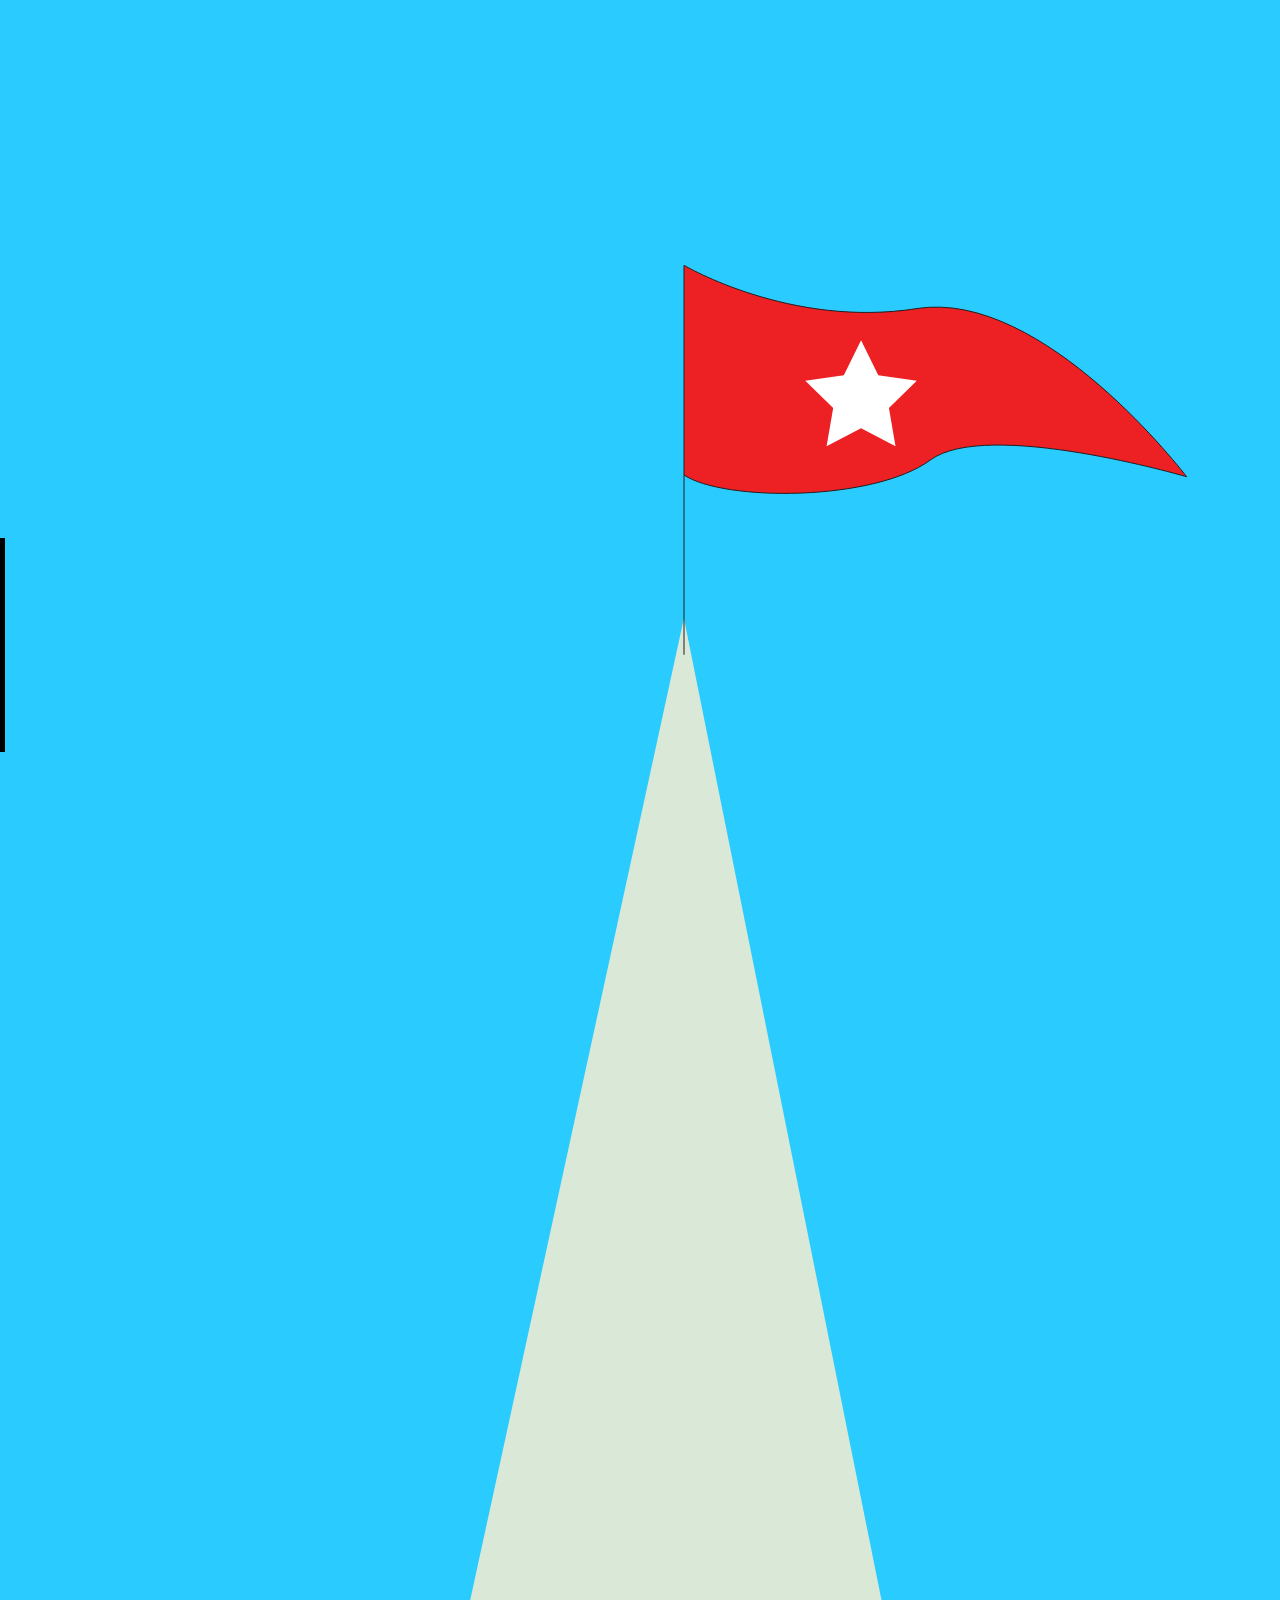
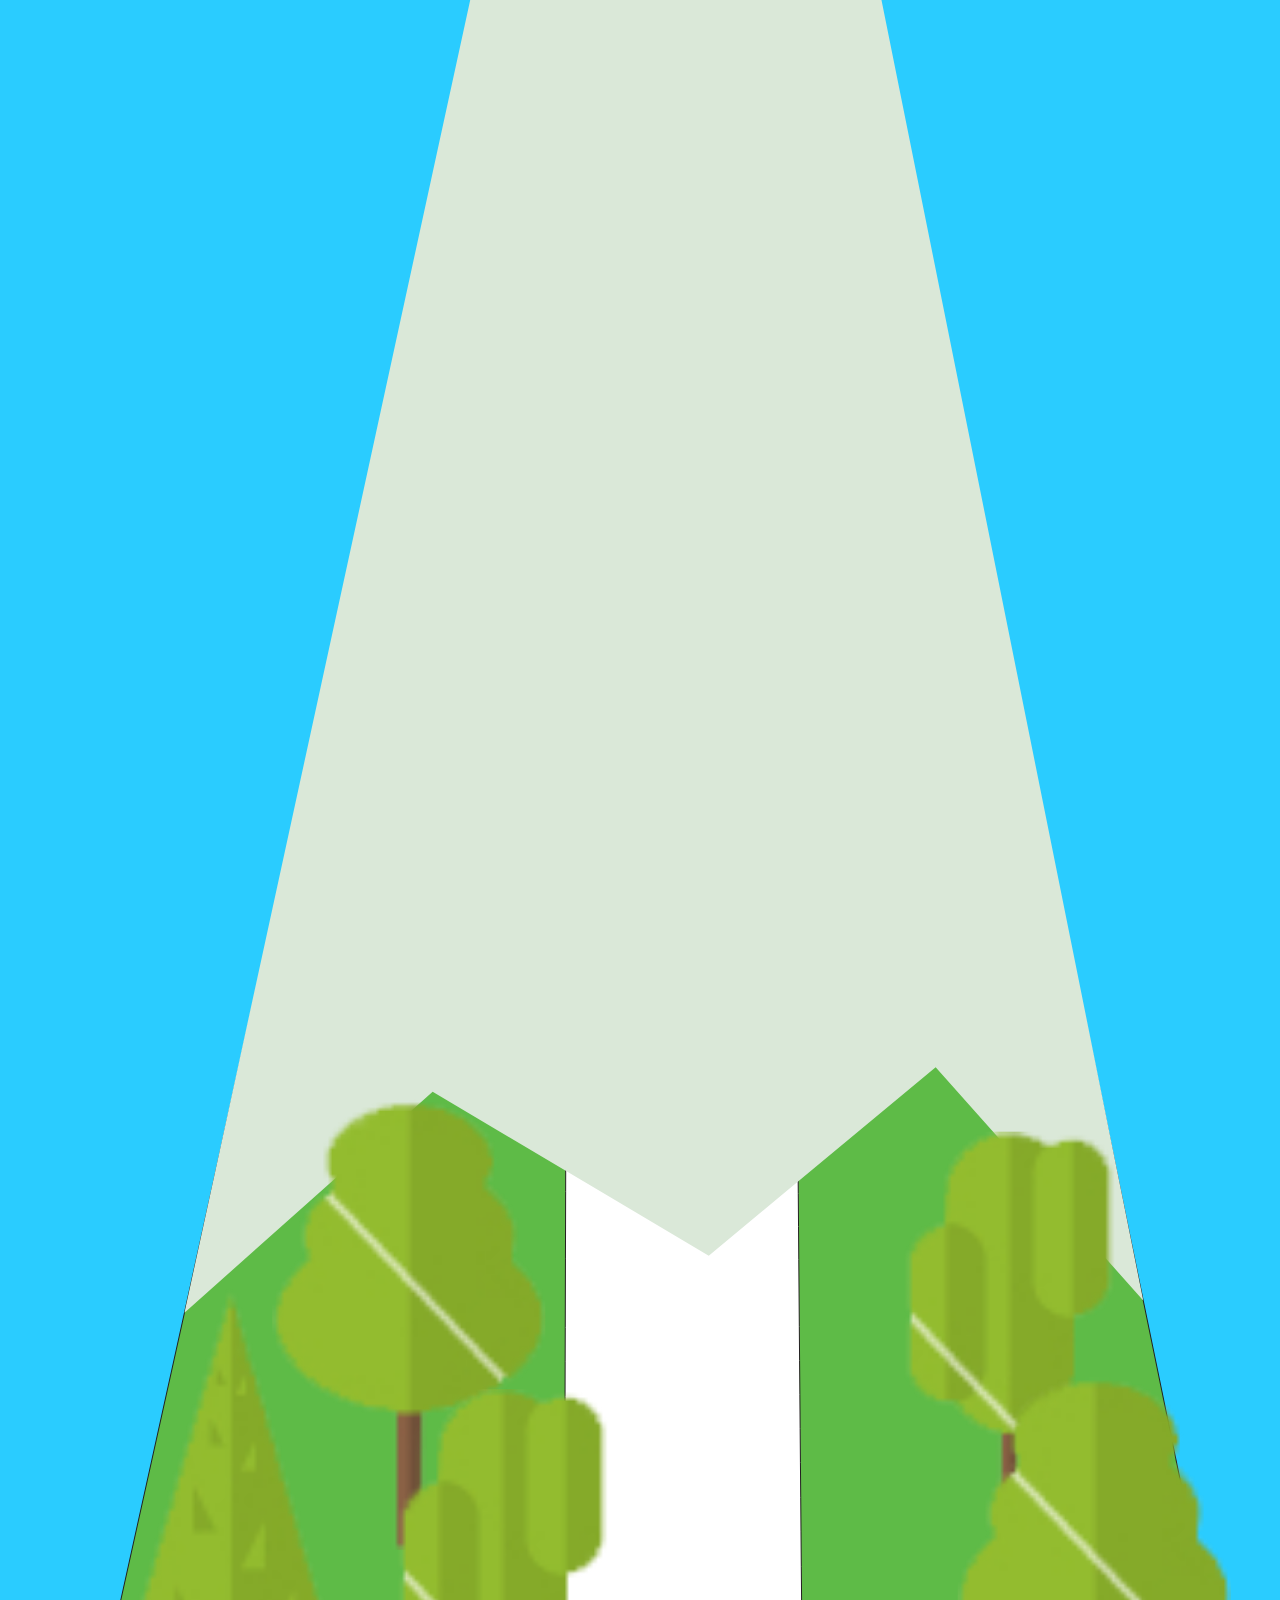
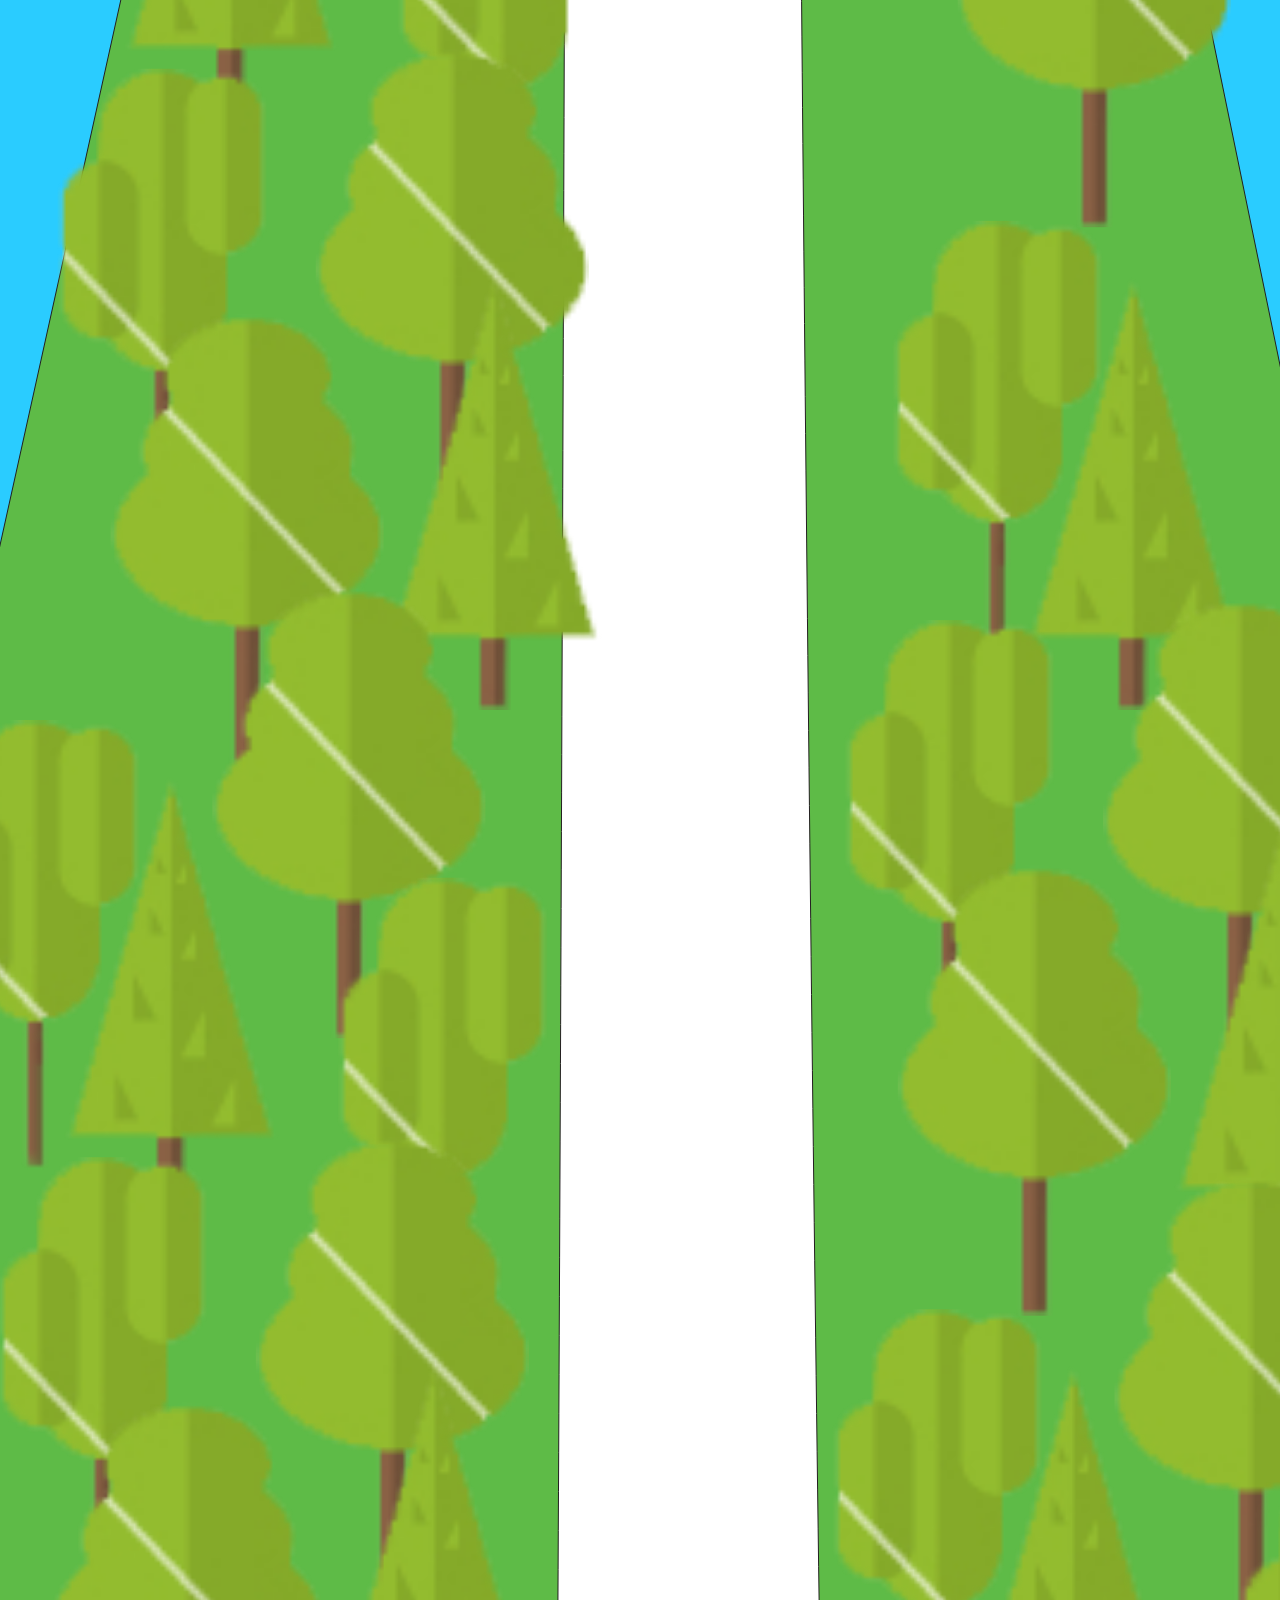
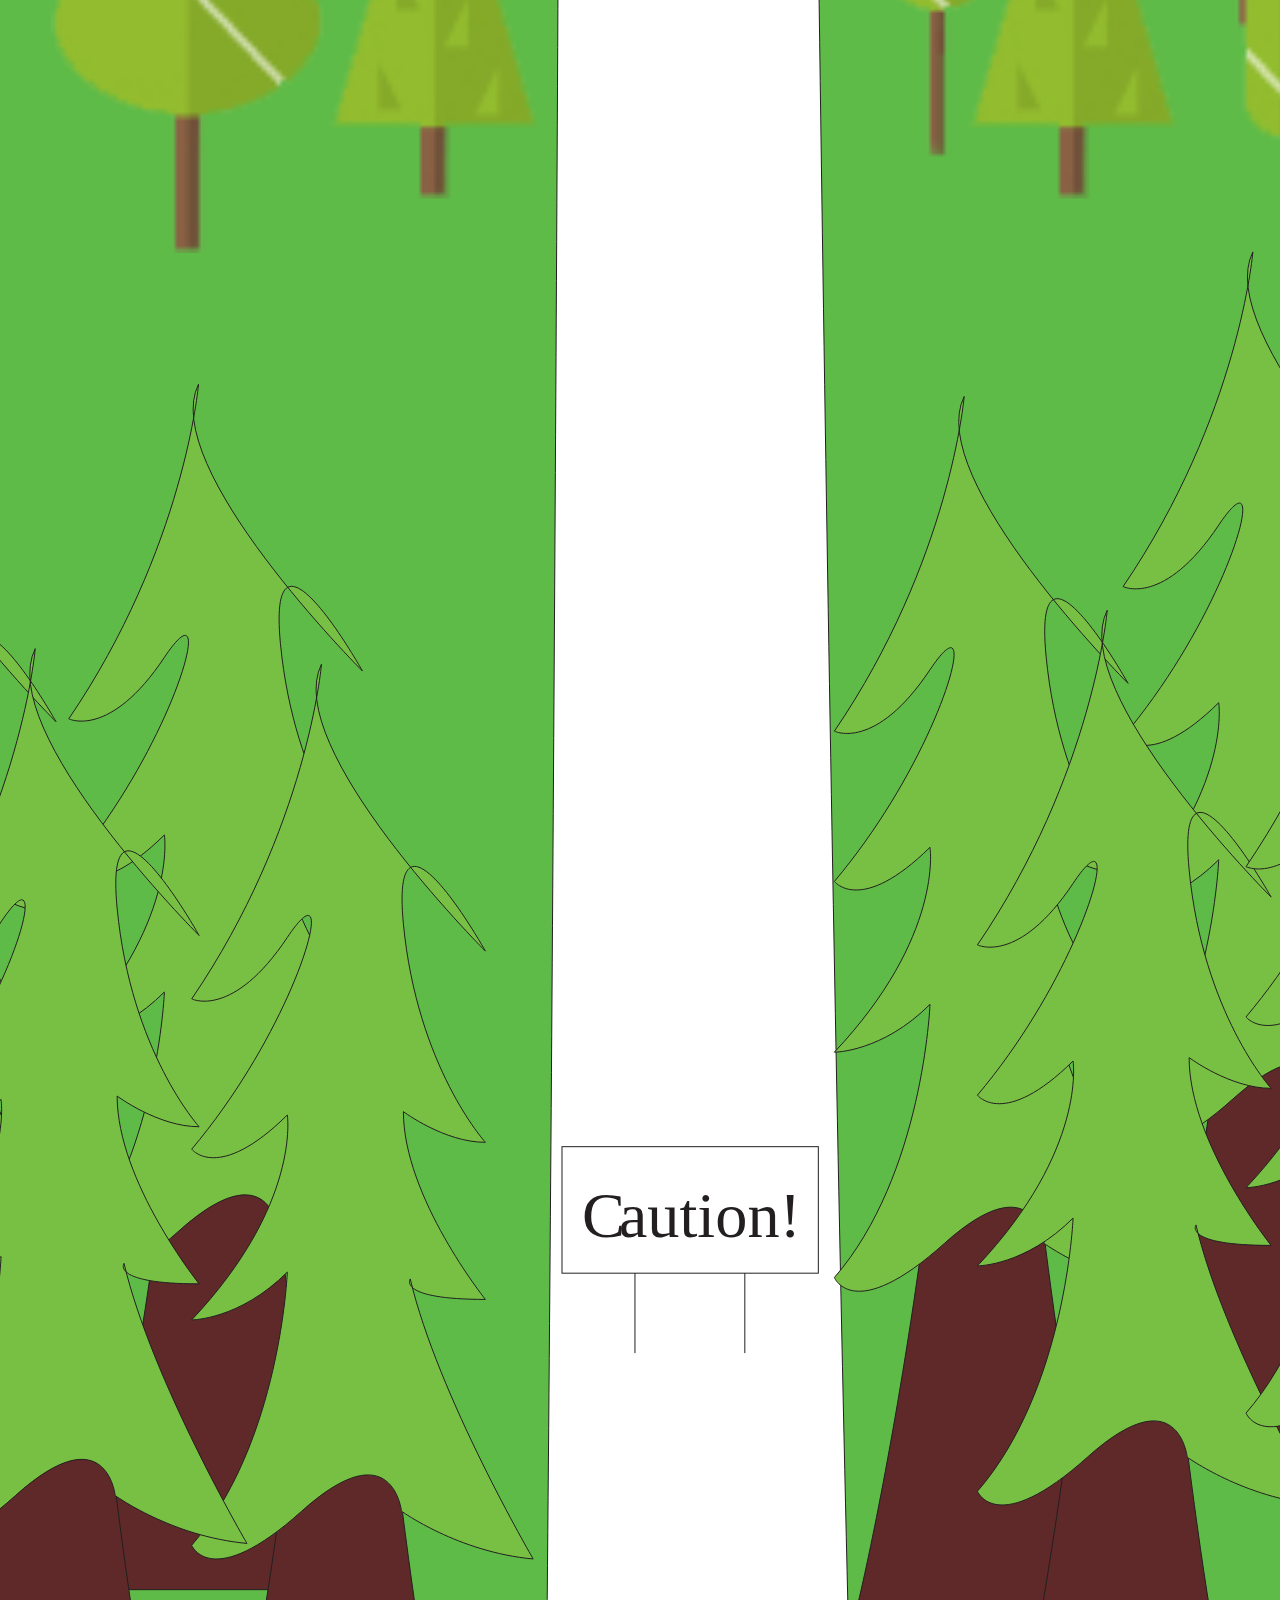
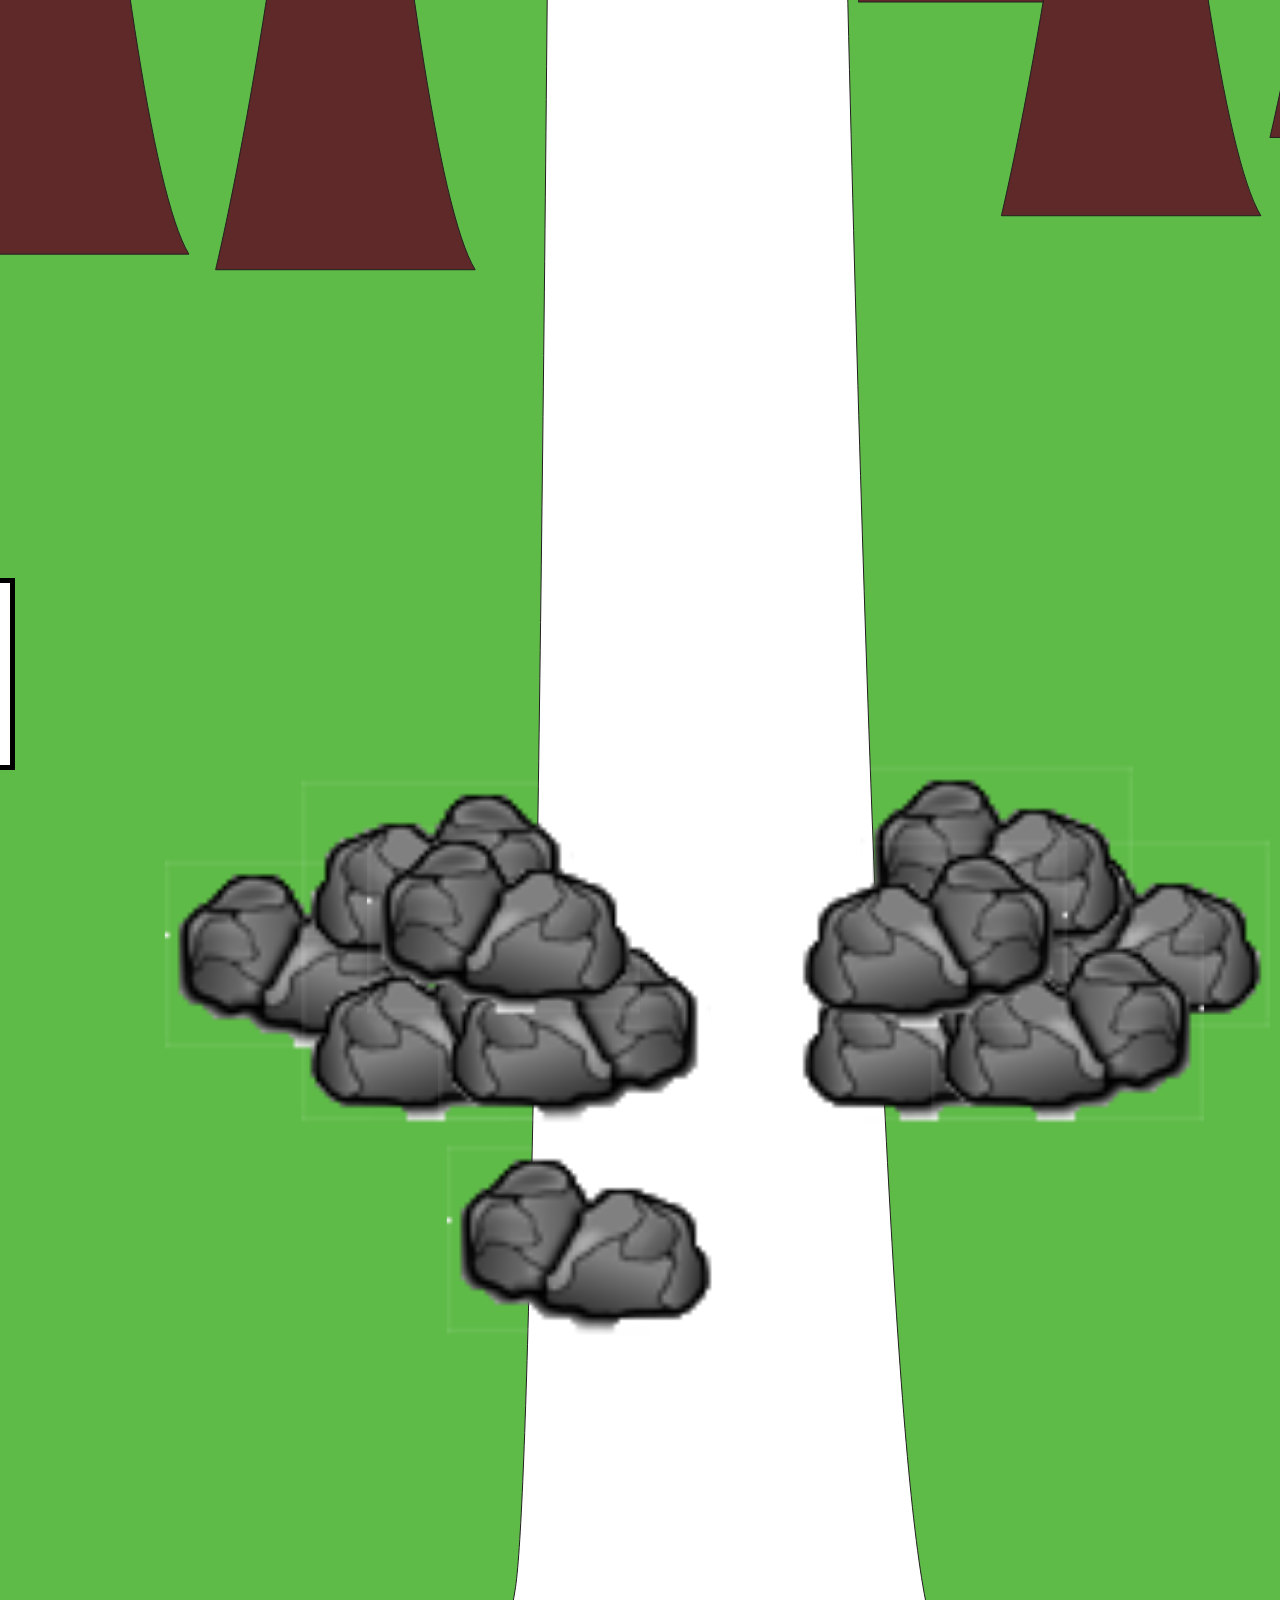
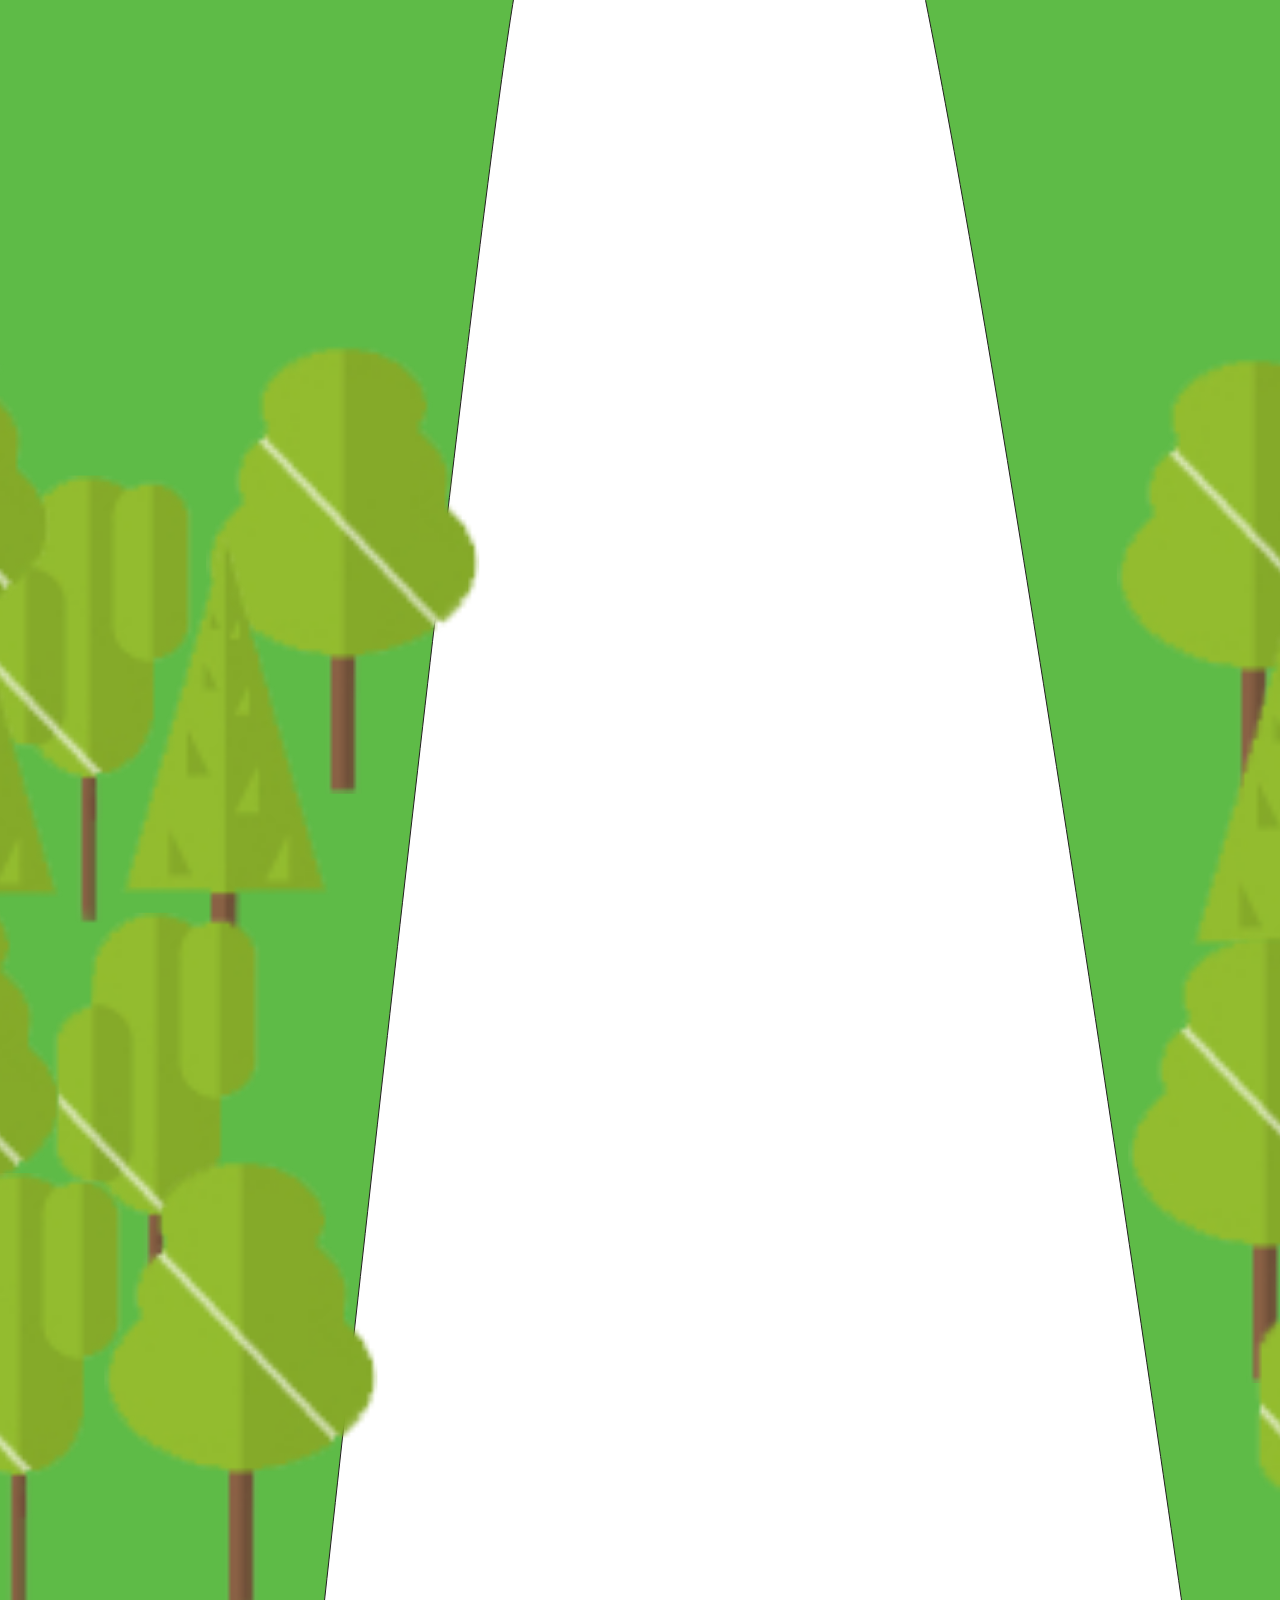
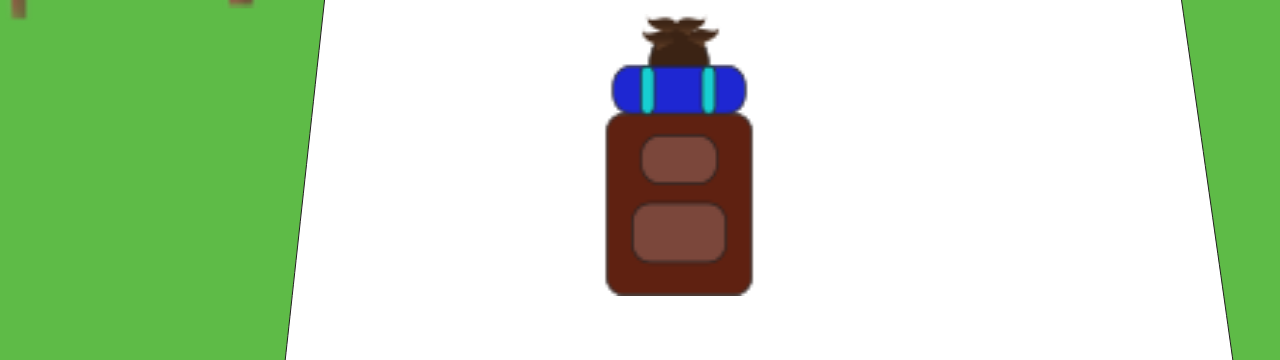
==== index.html @ 5eb2f3d2 "update1" ====
<!DOCTYPE html>
<html>
<head>
  <meta charset="utf-8">
  <meta name="viewport" content="width=device-width">
  <title>Hike to Success - Spencer Bi's Long Scrolling</title>
  <script src="https://ajax.googleapis.com/ajax/libs/jquery/1.7.1/jquery.min.js"></script>
  <title>Long Scrolling - Spencer Bi</title>
  <script language="javascript" type="text/javascript" src="js/longscroll.js"></script>
  <link href="https://fonts.googleapis.com/css?family=Vollkorn" rel="stylesheet">
  <meta name="description" content="Spencer Bi">
  <meta name="author" content="Spencer Bi">
  <link rel="stylesheet" href="css/longscroll.css"/>
</head>

<body>
  <div id="container">
    <figure id="hiker">
      <img src="img/hiker.png" alt="hiker" height="282px" width="161px"/>
    </figure>
    <div class="doit">
      <h2>Just Do It!</h2>
      <p>There is only two options: you do it or don't.</p>
    </div>
    <div class="dedication">
      <h2>Dedication</h2>
      <p>You have made your choice. Now, put your heart into it.</p>
    </div>
    <div class="risk">
      <h2>Take Risks</h2>
      <p>Fortunes favor the bold. If risks are not taken,</br>achievements can never be gained.</p>
    </div>
    <div class="will">
      <h2>Willpower</h2>
      <p>No matter what lies ahead, never hold back</br>and give it your all.</p>
    </div>
    <div class="stop">
      <h2>Why Stop Now?</h2>
      <p>You made it this far. It would be a waste if</br>you quit now. So don't!</p>
    </div>
    <div class="push">
      <h2>The Final Push</h2>
      <p>The end of the road is in sight. It's right there</br>for you. Now take it.</p>
    </div>
    <div class="triumph">
      <h2>Triumph</h2>
      <p>You are there! Now look back and remember how this</br>was possible. Remember it forever.</p>
    </div>
  </div>
</body>

</html>
---- css/longscroll.css ----
@charset "UTF-8";
/* CSS Document */

body {
  background: url("../img/mountain.svg") no-repeat center top #2accff;
  background-size: 2100px 10000px;
  margin: auto;
}

@media screen and (max-width: 1024px) { /* Specific to this particular image */
  img.bg {
    left: 50%;
    margin-left: -512px;   /* 50% */
  }
}

#hiker {
  position: fixed;
  bottom: 0px;
  z-index: 7;
  margin-left: 210px;
  margin-bottom: 0px;
}

figure {
    display: block;
}

.box{
  position: absolute;
  animation: box 0.7s 1;
  animation-fill-mode: forwards;
  animation-play-state: paused;
  left:-500px;
  top:1675px;
  z-index: 7;
}

@keyframes box {
  100%{left:500px}
}

/*start the wrapper*/
#container {
  width:500px;
  margin:0 auto;
  height:9960px;
  position: center;
}

.doit {
  background-color: #ffffff;
  position: absolute;
  animation: box 0.7s 1;
  animation-fill-mode: forwards;
  animation-play-state: paused;
  top: 9200px;
  border: 5px solid black;
  left: -500px;
  margin: 1cm;
  padding: 1cm;
}

@keyframes doit {
  100%{left:100px}
}

.dedication {
  background-color: #ffffff;
  position: absolute;
  animation: box 0.7s 1;
  animation-fill-mode: forwards;
  animation-play-state: paused;
  top: 6940px;
  border: 5px solid black;
  left: -500px;
  margin-left: -500px;
  margin: 1cm;
  padding: 1cm;
}

@keyframes dedication {
  100%{left:1500px}
}

.risk {
  background-color: #ffffff;
  position: absolute;
  animation: box 0.7s 1;
  animation-fill-mode: forwards;
  animation-play-state: paused;
  top: 5500px;
  border: 5px solid black;
  left: -500px;
  margin-left: -500px;
  margin: 1cm;
  padding: 1cm;
}

@keyframes risk {
  100%{left:100px}
}

.will {
  background-color: #ffffff;
  position: absolute;
  animation: box 0.7s 1;
  animation-fill-mode: forwards;
  animation-play-state: paused;
  top: 4300px;
  border: 5px solid black;
  left: -500px;
  margin-left: -500px;
  margin: 1cm;
  padding: 1cm;
}

@keyframes will {
  100%{left:1500px}
}

.stop {
  background-color: #ffffff;
  position: absolute;
  animation: box 0.7s 1;
  animation-fill-mode: forwards;
  animation-play-state: paused;
  top: 3000px;
  border: 5px solid black;
  left: -500px;
  margin-left: -500px;
  margin: 1cm;
  padding: 1cm;
}

@keyframes stop {
  100%{left:100px}
}

.push {
  background-color: #ffffff;
  position: absolute;
  animation: box 0.7s 1;
  animation-fill-mode: forwards;
  animation-play-state: paused;
  top: 1500px;
  border: 5px solid black;
  left: -500px;
  margin-left: -500px;
  margin: 1cm;
  padding: 1cm;
}

@keyframes push {
  100%{left:1500px}
}

.triumph {
  background-color: #ffffff;
  position: absolute;
  animation: box 0.7s 1;
  animation-fill-mode: forwards;
  animation-play-state: paused;
  top: 500px;
  border: 5px solid black;
  left: -500px;
  margin-left: -500px;
  margin: 1cm;
  padding: 1cm;
}

@keyframes triumph {
  100%{left:830px}
}

h2 {
  text-align: center;
  border: 1px solid black;
}

p {
  font-family: 'Vollkorn', serif;
}
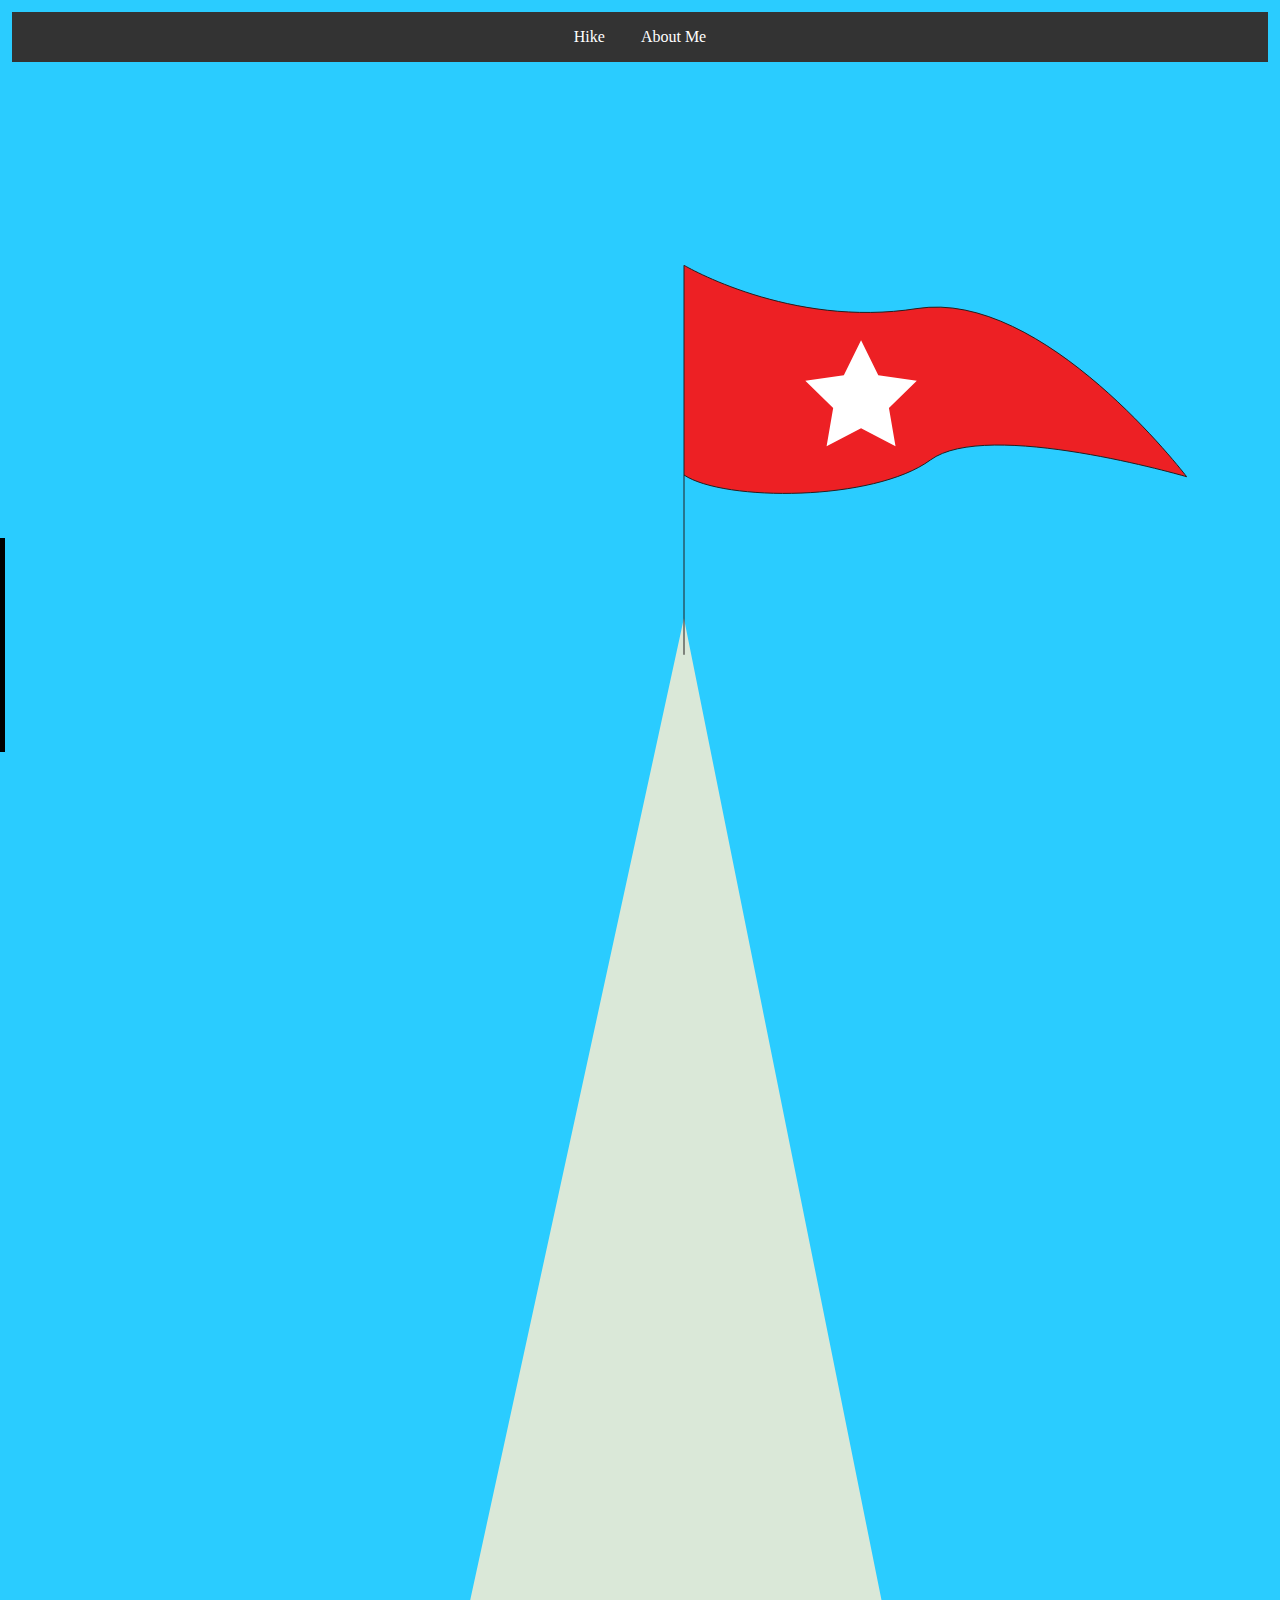
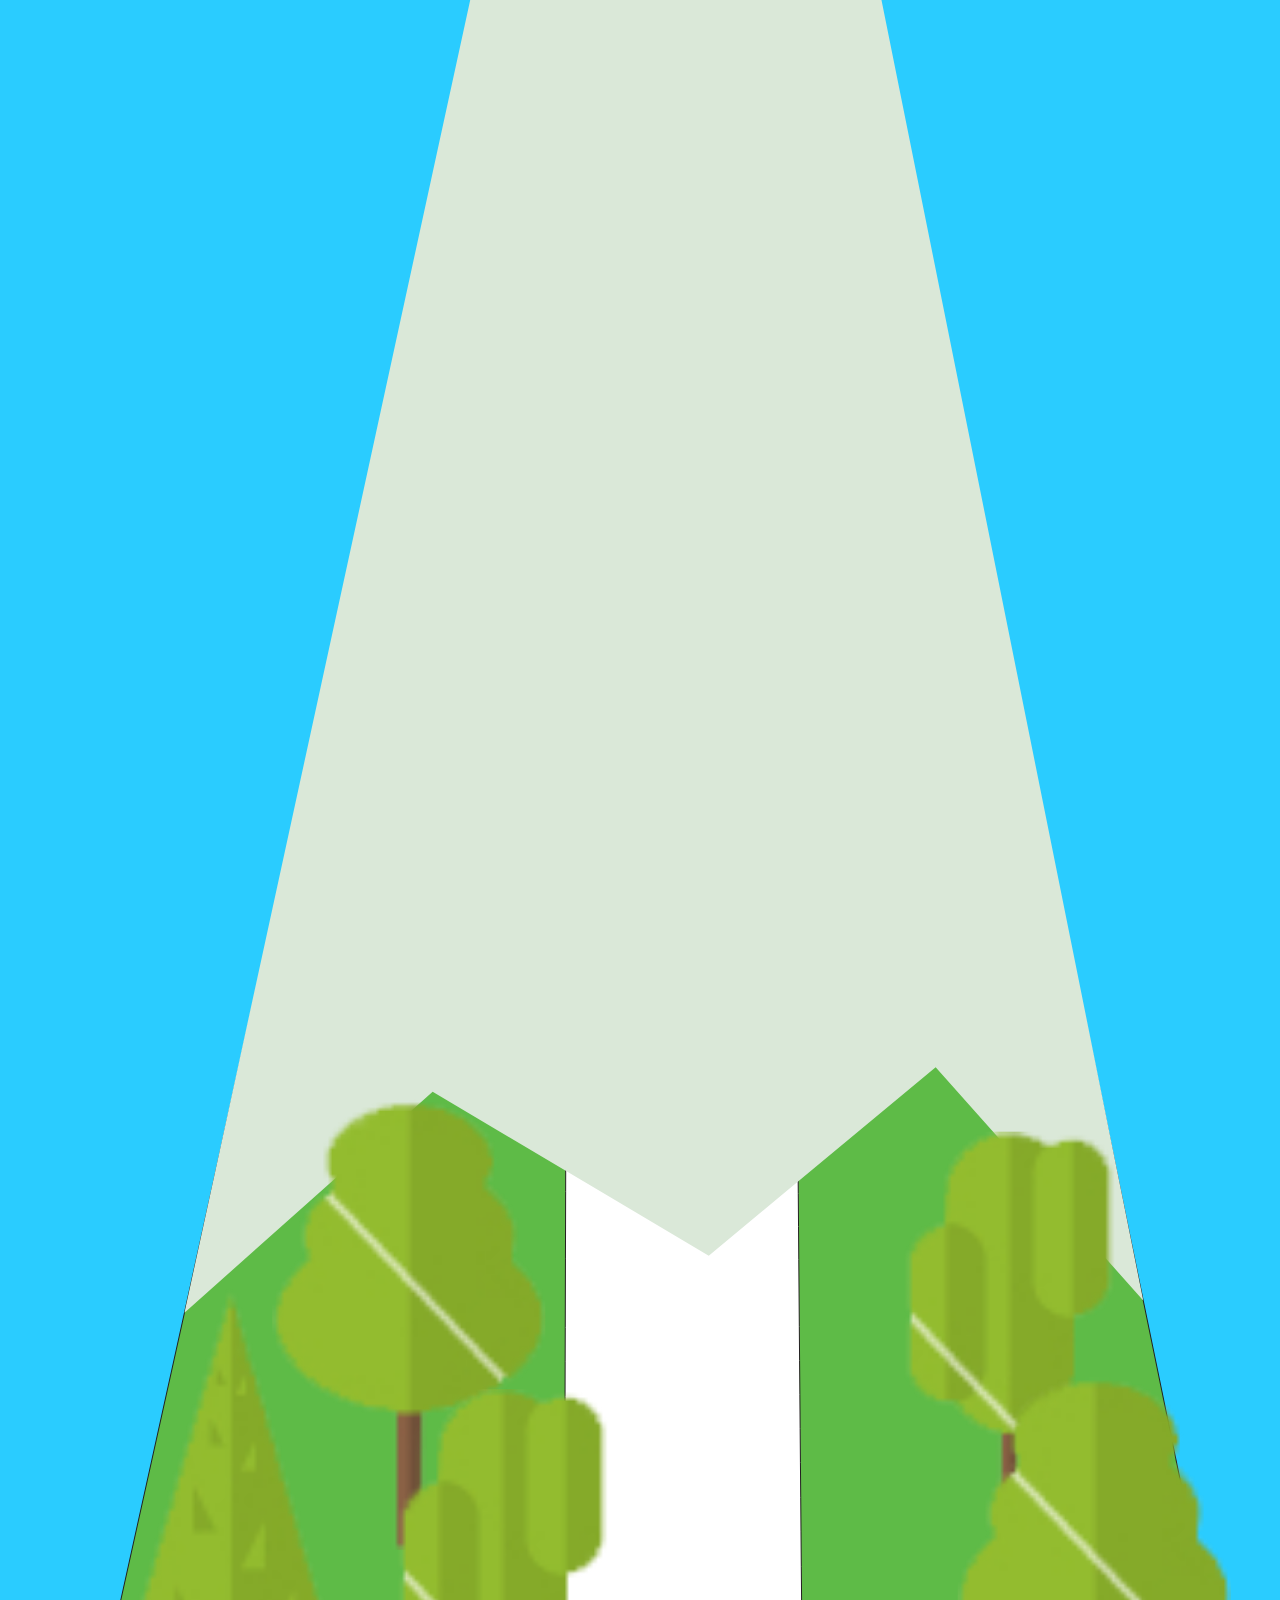
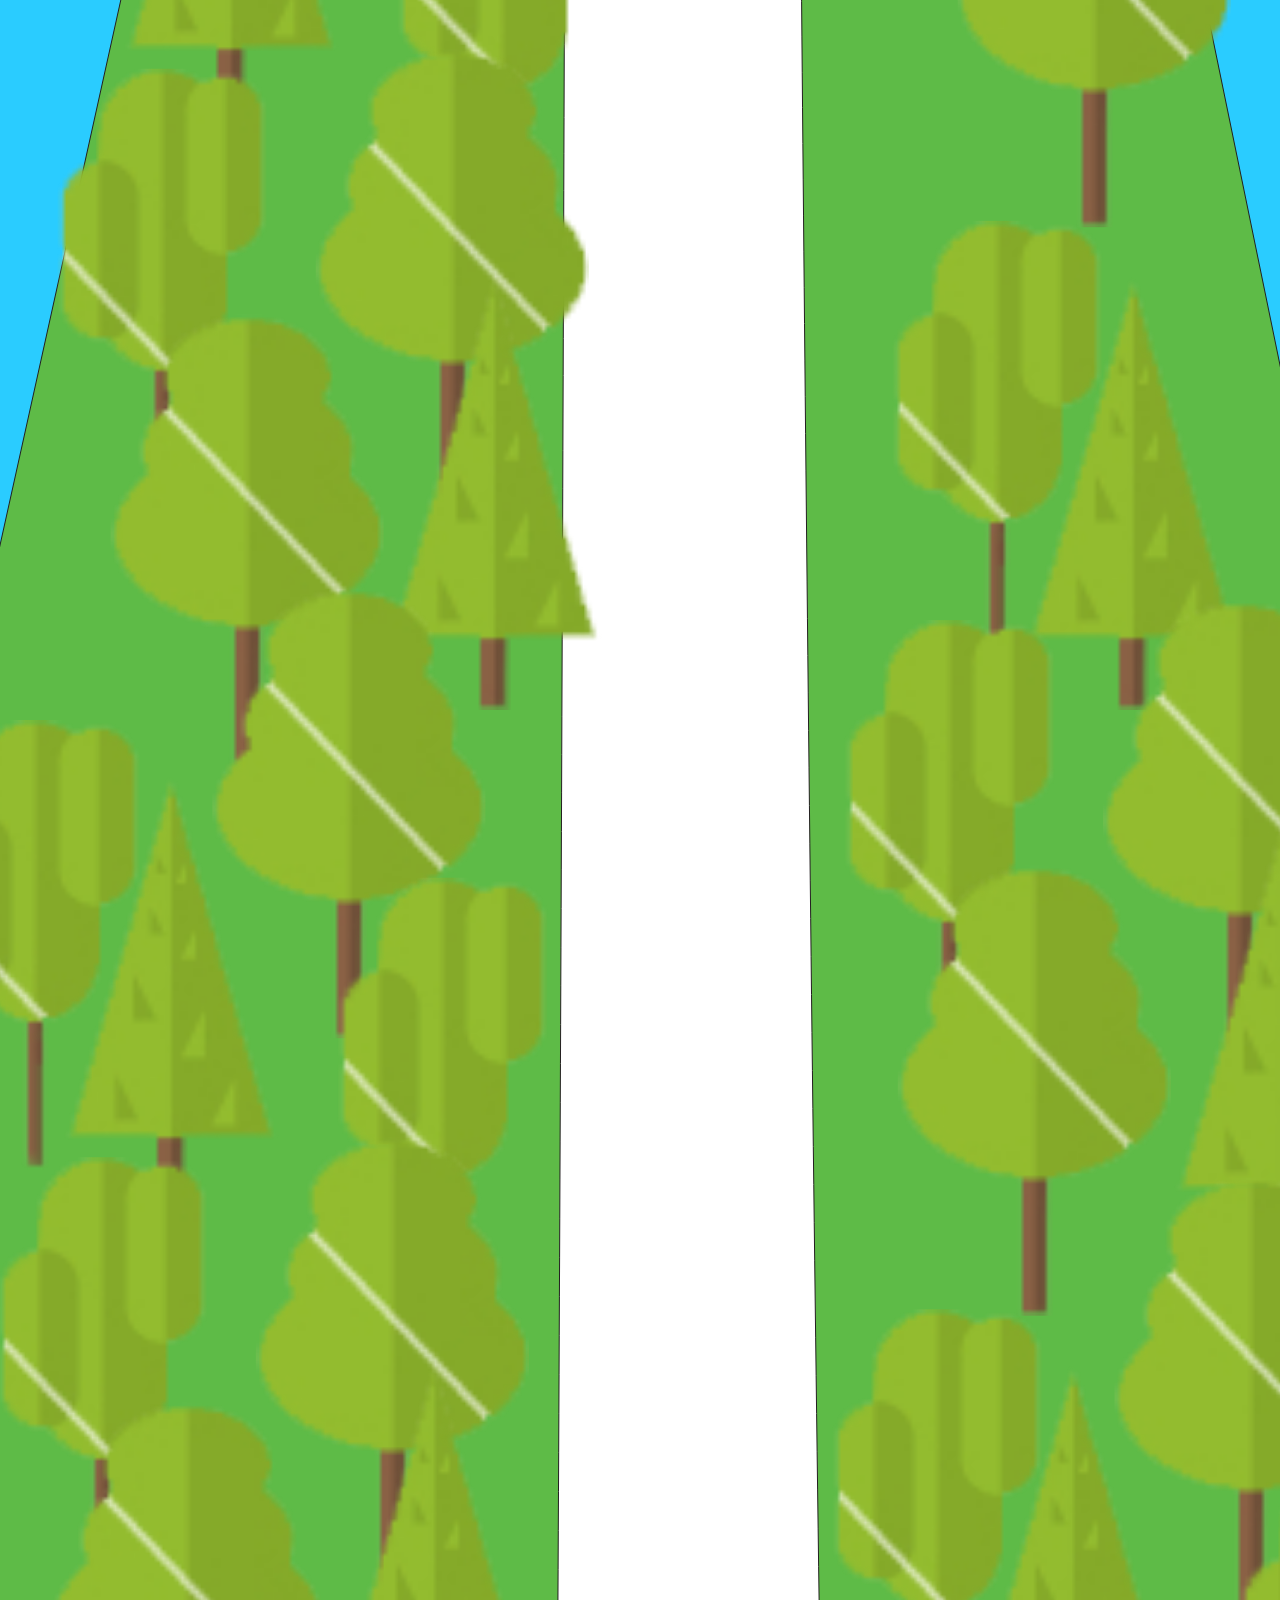
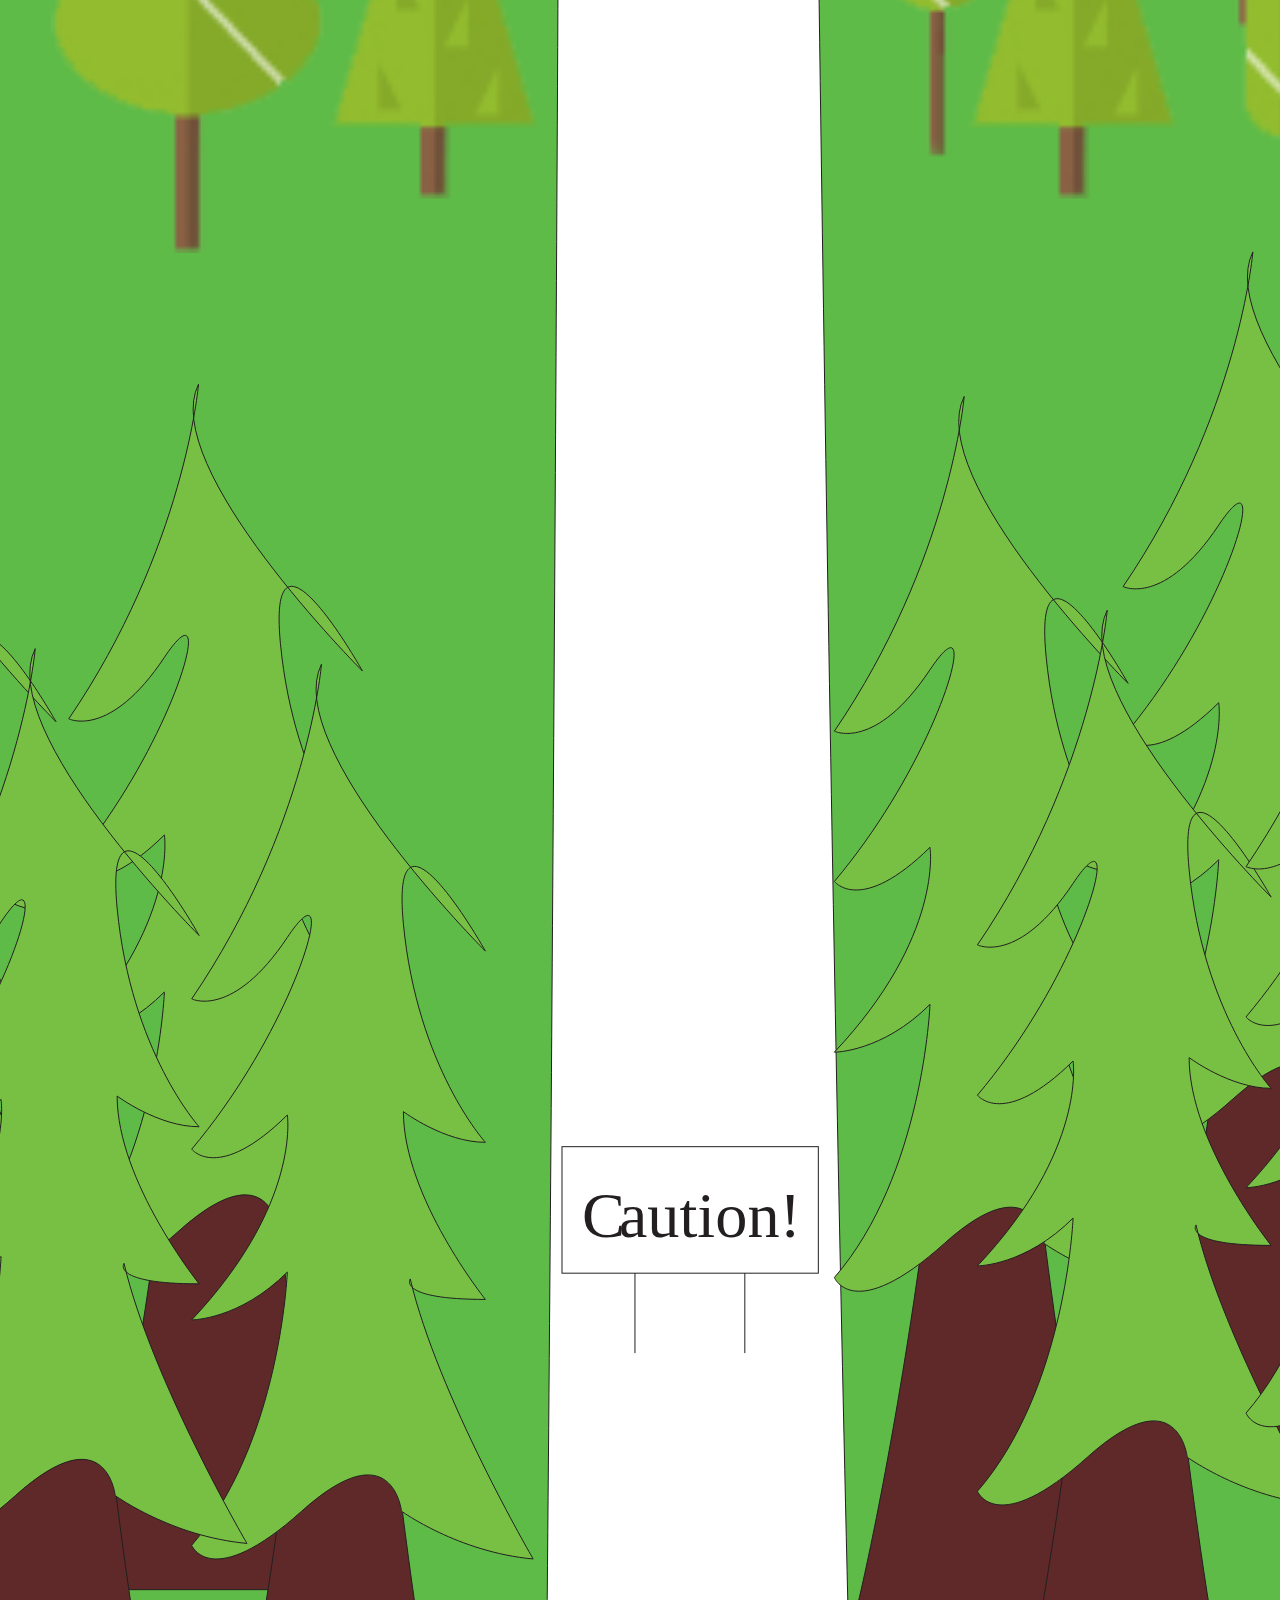
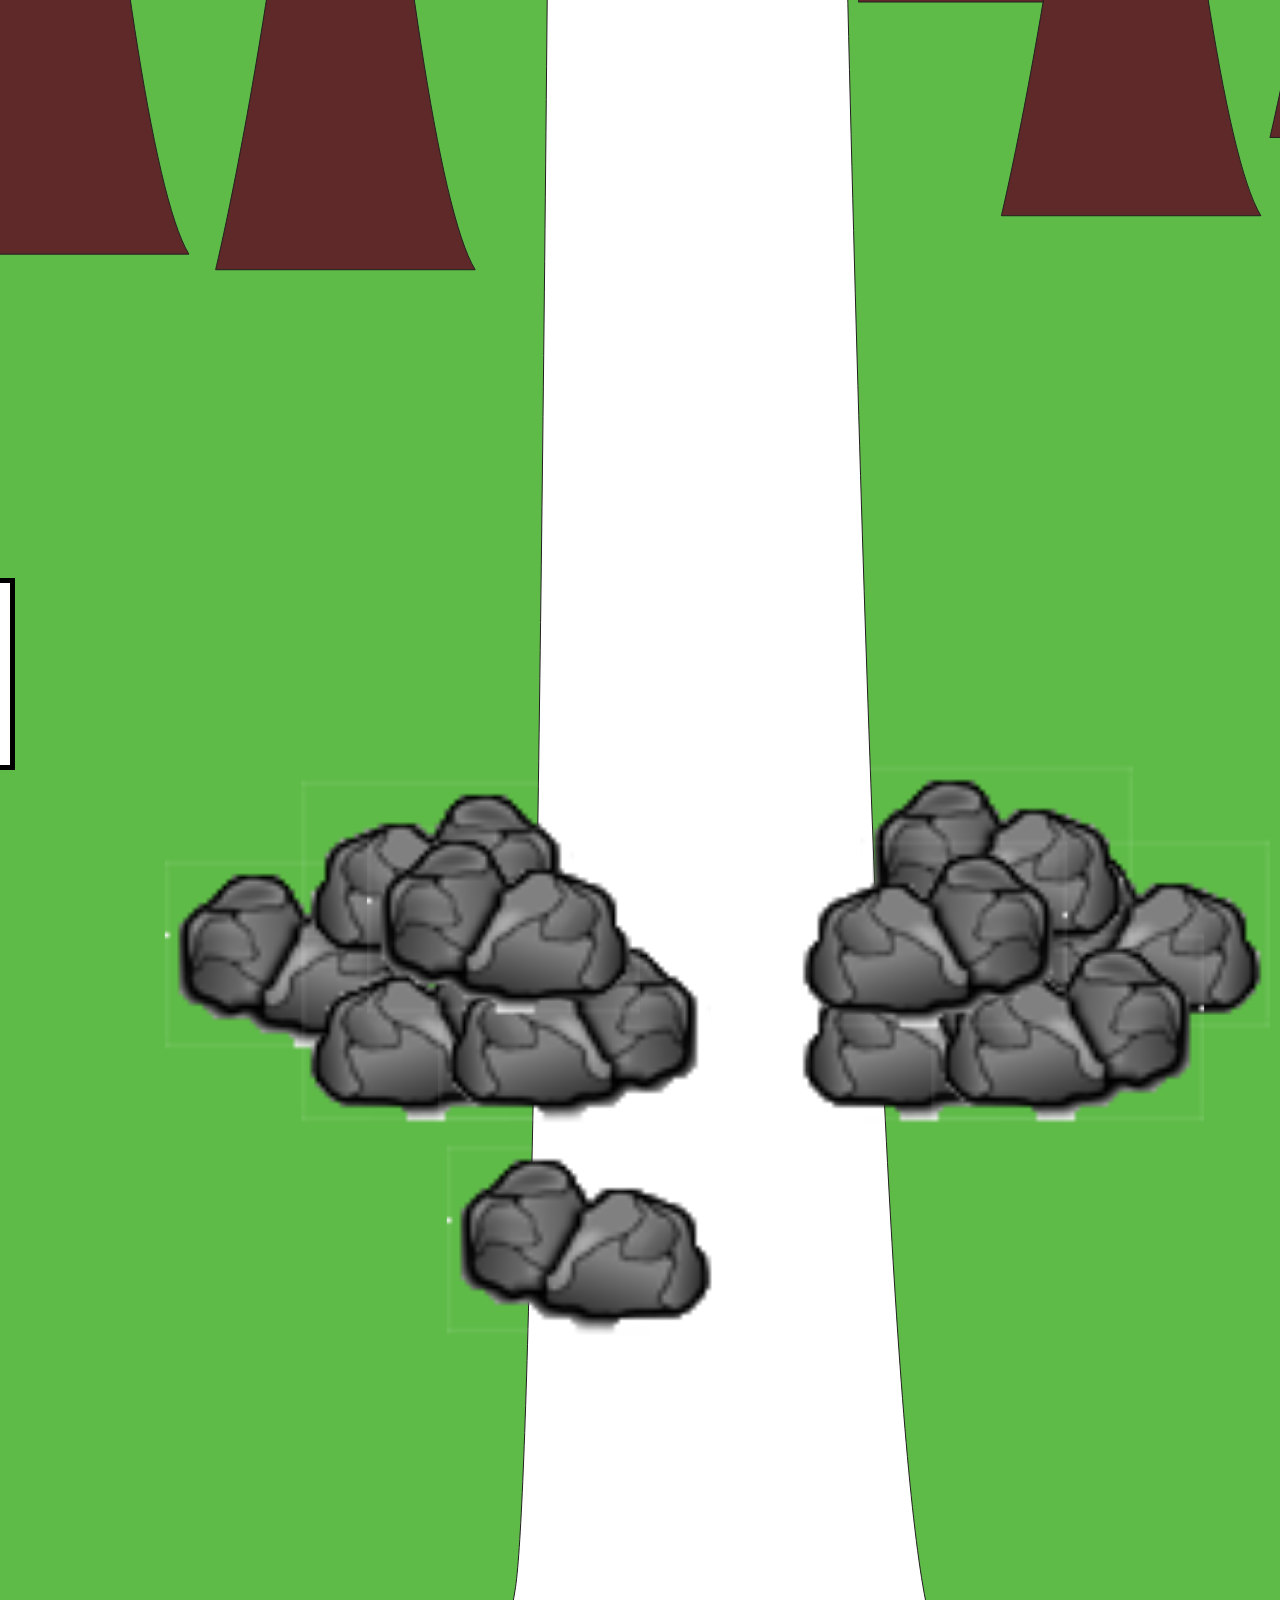
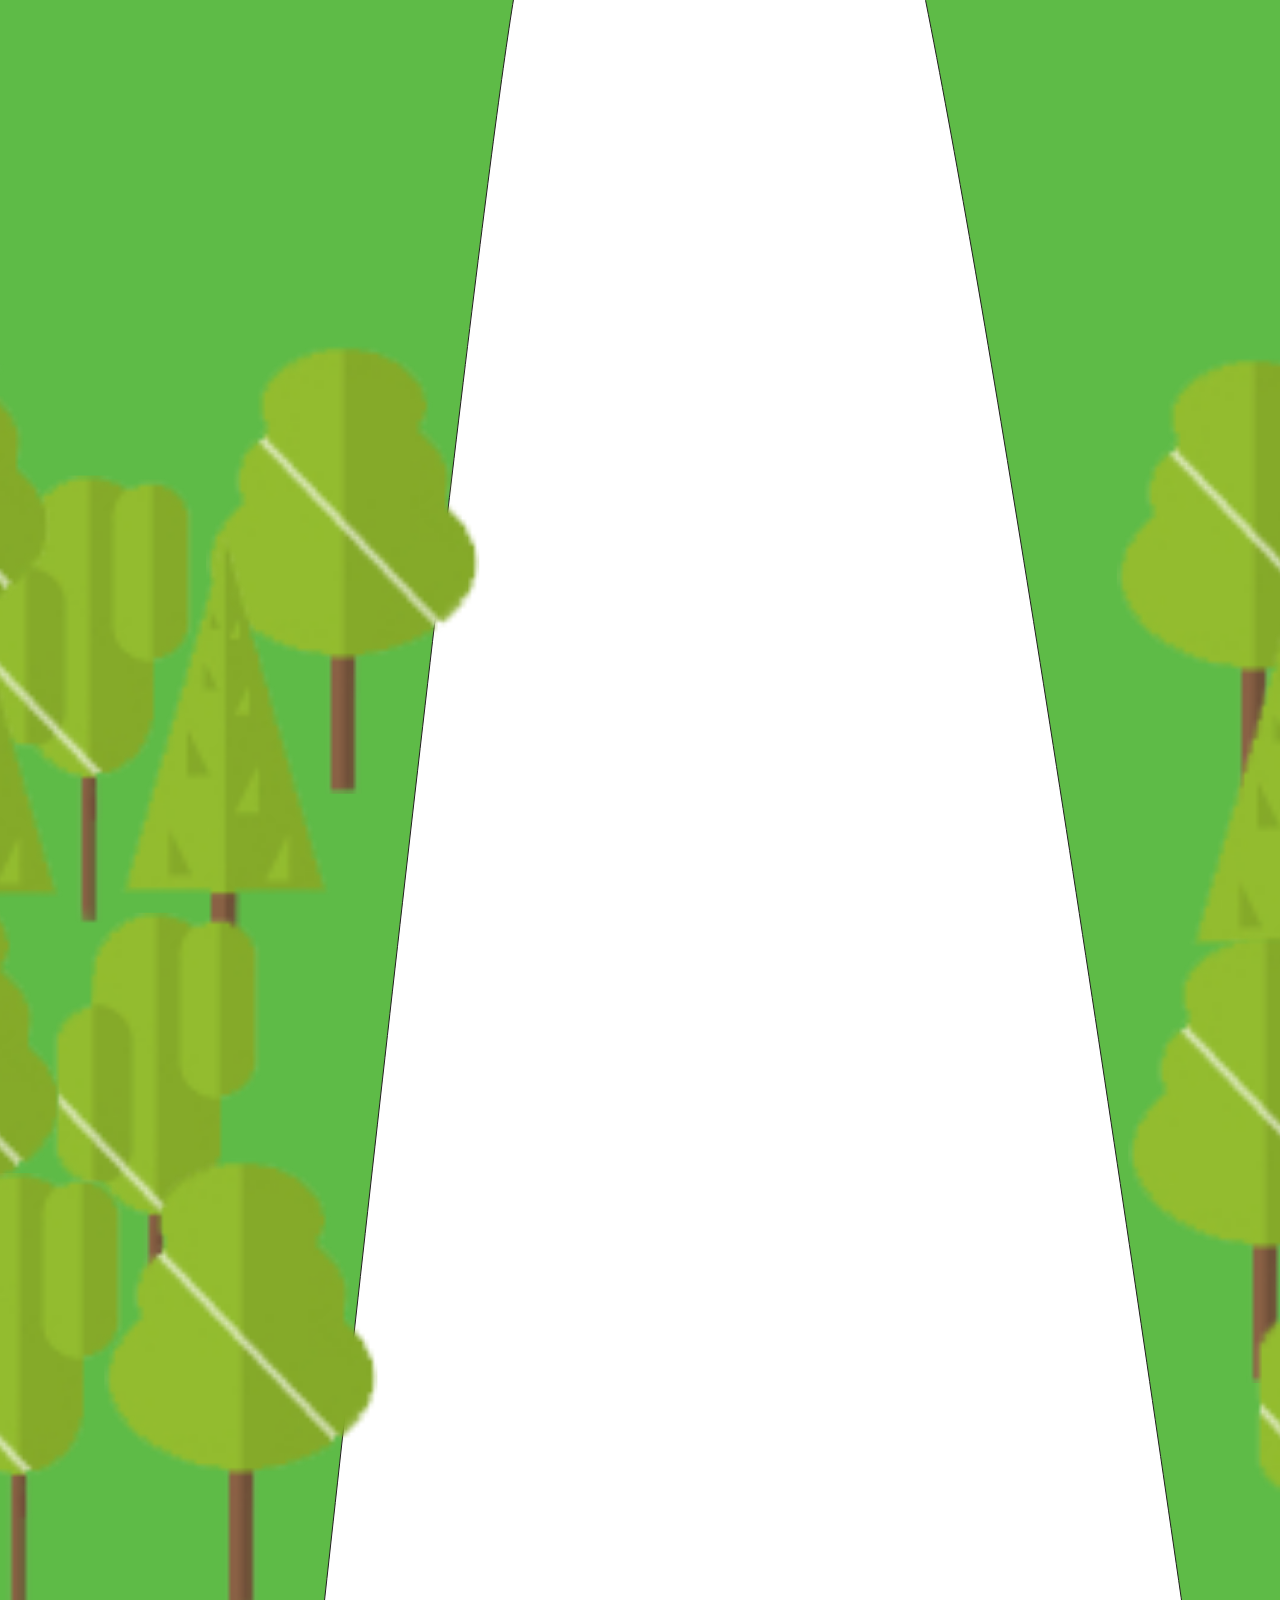
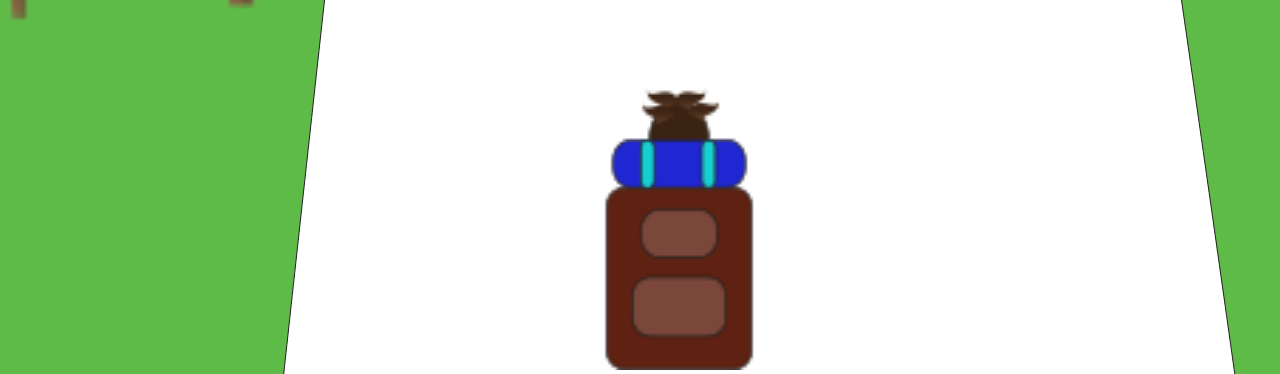
==== commit b0eacab7: "update7" ====
--- a/index.html
+++ b/index.html
@@ -14,7 +14,15 @@
 </head>
 
 <body>
-  <div id="container">
+  <div class="row">
+    <nav>
+      <ul class="nav">
+        <li><a href="index.html">Hike</a></li>
+        <li><a href="about.html">About Me</a></li>
+      </ul>
+    </nav>
+  </div>
+<div id="container">
     <figure id="hiker">
       <img src="img/hiker.png" alt="hiker" height="282px" width="161px"/>
     </figure>
--- a/css/longscroll.css
+++ b/css/longscroll.css
@@ -44,7 +44,7 @@
 #container {
   width:500px;
   margin:0 auto;
-  height:9960px;
+  height:9900px;
   position: center;
 }
 
@@ -181,3 +181,35 @@
 p {
   font-family: 'Vollkorn', serif;
 }
+
+.nav {
+  margin: 12px;
+  padding: 16px;
+  text-align: center;
+}
+.nav li {
+  display: inline;
+  color: white;
+}
+ul {
+  list-style-type: none;
+  margin: 0 auto;
+  padding: 0 auto;
+  overflow: hidden;
+  background-color: #333;
+}
+li {
+  text-align: center;
+  color: black;
+}
+li a {
+  display: inline;
+  color: white;
+  text-align: center;
+  padding: 16px 16px;
+  text-decoration: none;
+}
+/* Change the link color to #111 (black) on hover */
+li a:hover {
+  background-color: #111;
+}
